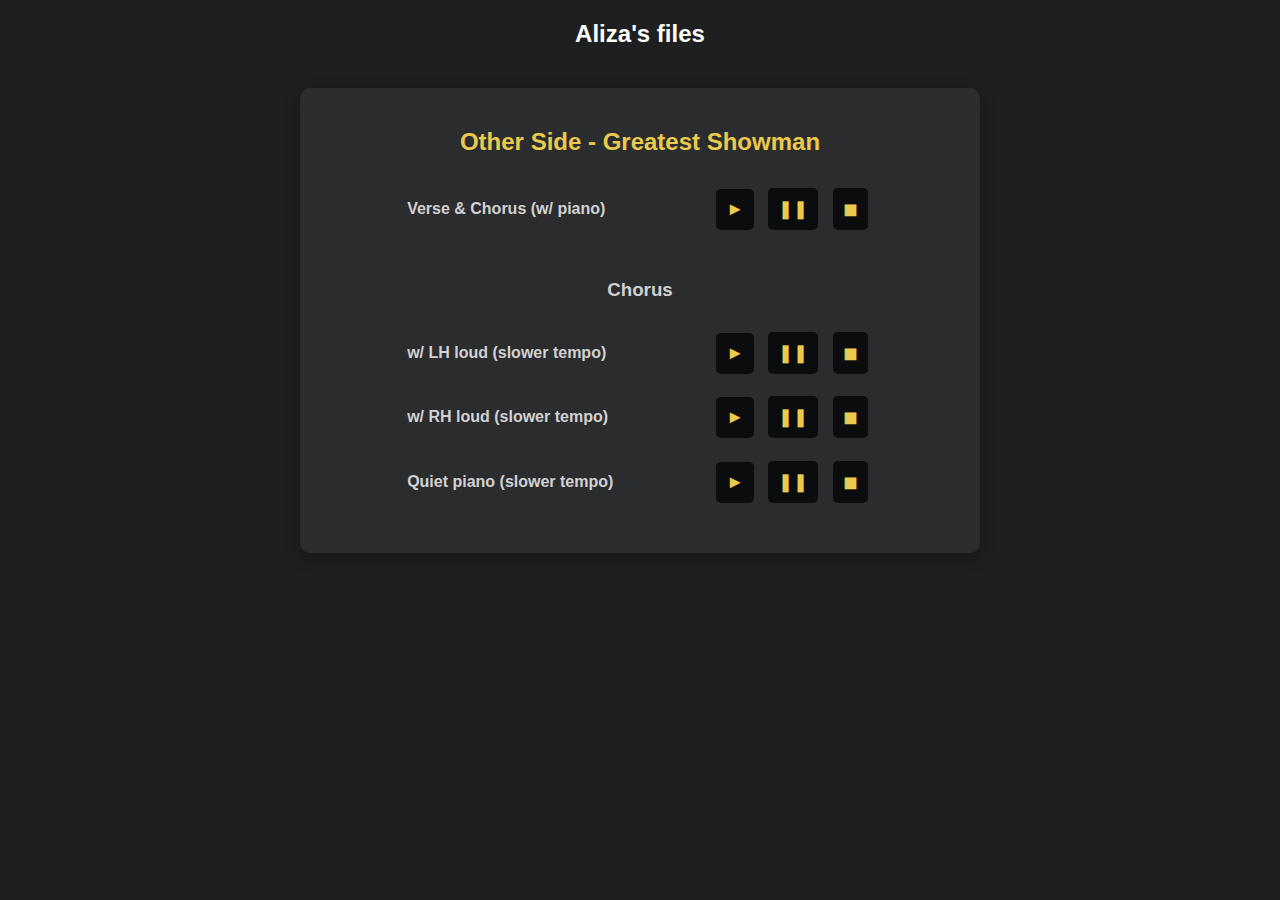
==== aliza.html @ b61e7d2d "favicon" ====
<!DOCTYPE html>
<html>

<head>
  <title>Aliza - Music Player</title>
  <script src="howler.js-master/dist/howler.js"></script>
  <script src="https://ajax.googleapis.com/ajax/libs/jquery/3.5.1/jquery.min.js"></script>
  <style>
    body {
      background-color: hsl(210, 6%, 12%);
      display: flex;
      flex-direction: column;
      align-items: center;
      justify-content: center;
      margin: 0;
      color: #8a8a8a;
      font-family: Arial, sans-serif;
    }

    .card {
      background-color: #2a2c2e;
      display: flex;
      flex-direction: column;
      align-items: center;
      border-radius: 10px;
      padding: 20px;
      margin: 20px;
      width: 50%;
      box-shadow: 0px 5px 15px rgba(0, 0, 0, 0.3);
    }

    h2,
    button {
      color: #eaca4c;
    }

    h1,
    h3,
    h4 {
      color: #d2d1d1;
    }

    button {
      background-color: #0a0c0d;
      border: none;
      padding: 10px;
      margin: 5px;
      font-size: 18px;
      text-align: center;
      border-radius: 5px;
      cursor: pointer;
      user-select: none;
    }

    button:hover {
      background-color: #eaca4c;
      color: #0a0c0d;
    }
  </style>
  <link rel="icon" href="/music-note.png" type="image/x-icon">
</head>

<body>
  <h2 style="color: white">Aliza's files</h2>
  <div id="musicContainer" class="card"></div>

  <script>
    $(document).ready(function() {
      var songs = [{
        title: "Other Side - Greatest Showman",
        sections: [{
            soundFiles: [{
              description: "Verse & Chorus (w/ piano)",
              src: "assets/Other Side full, with piano, normal tempo.mp3"
            }]
          },
          {
            description: "Chorus",
            soundFiles: [{
                description: "w/ LH loud (slower tempo)",
                src: "assets/Other Side chorus, LH only.mp3"
              },
              {
                description: "w/ RH loud (slower tempo)",
                src: "assets/Other Side chorus, RH only.mp3"
              },
              {
                description: "Quiet piano (slower tempo)",
                src: "assets/Other Side chorus, just drums, slower.mp3"
              }
            ]
          }
        ]
      }];

      songs.forEach(function(song, songIdx) {
        var songTitle = '<h2>' + song.title + '</h2>';
        $("#musicContainer").append(songTitle);

        song.sections.forEach(function(section, sectionIdx) {
          if (section.description) {
            var description = '<h3>' + section.description + '</h3>';
            $("#musicContainer").append(description);
          }

          var sectionHTML = "";
          section.soundFiles.forEach(function(soundFile, fileIdx) {
            sectionHTML += `
              <tr>
                <td style="width: 300px;"><h4>${soundFile.description}</h4></td>
                <td>
                  <section class="play-controls">
                    <button id="btn-play${songIdx}-${sectionIdx}-${fileIdx}">&#9658;</button>
                    <button id="btn-pause${songIdx}-${sectionIdx}-${fileIdx}">&#10074;&#10074;</button>
                    <button id="btn-stop${songIdx}-${sectionIdx}-${fileIdx}">&#9724;</button>
                  </section>
                </td>
              </tr>`;
          });

          $("#musicContainer").append("<table>" + sectionHTML + "</table><br/>");
        });

        song.sections.forEach(function(section, sectionIdx) {
          section.soundFiles.forEach(function(soundFile, fileIdx) {
            setupHowl(soundFile.src, `#btn-play${songIdx}-${sectionIdx}-${fileIdx}`, `#btn-pause${songIdx}-${sectionIdx}-${fileIdx}`, `#btn-stop${songIdx}-${sectionIdx}-${fileIdx}`);
          });
        });
      });

      var currentSound = null;

      function setupHowl(src, idPlay, idPause, idStop) {
        var sound = new Howl({
          src: [src],
          loop: true
        });

        $(idPlay).on("click", function() {
          if (currentSound?.playing()) {
            currentSound.stop();
          }
          sound.play();
          currentSound = sound;
        });

        $(idPause).on("click", function() {
          sound.pause();
        });

        $(idStop).on("click", function() {
          sound.stop();
          if (currentSound === sound) {
            currentSound = null;
          }
        });
      }
    });
  </script>
</body>

</html>
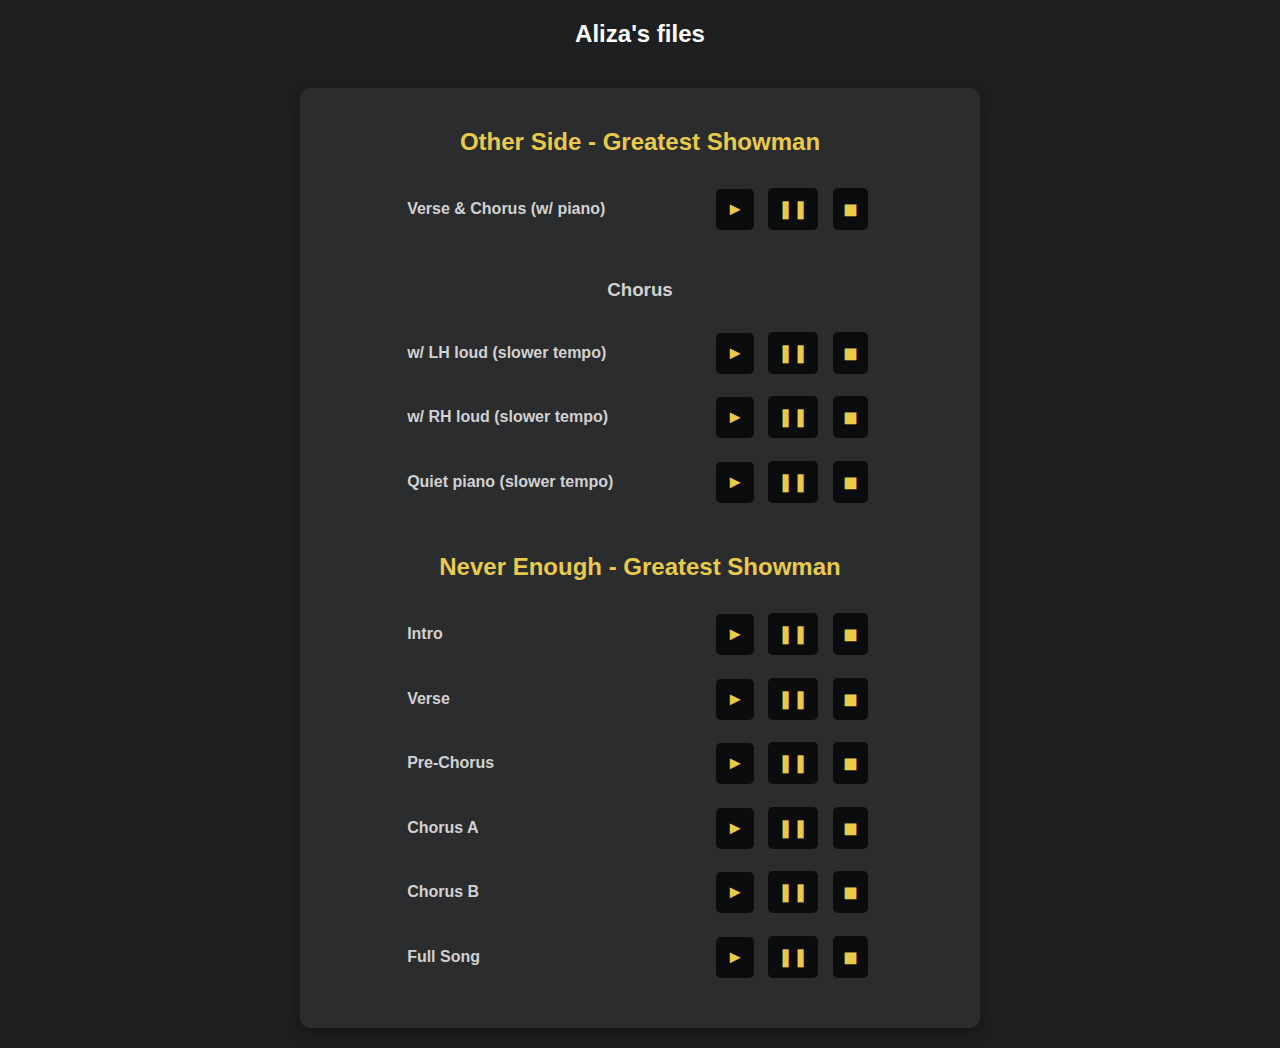
==== commit 0a4bbf56: "adding Never Enough, animation for active play controls" ====
--- a/aliza.html
+++ b/aliza.html
@@ -5,59 +5,8 @@
   <title>Aliza - Music Player</title>
   <script src="howler.js-master/dist/howler.js"></script>
   <script src="https://ajax.googleapis.com/ajax/libs/jquery/3.5.1/jquery.min.js"></script>
-  <style>
-    body {
-      background-color: hsl(210, 6%, 12%);
-      display: flex;
-      flex-direction: column;
-      align-items: center;
-      justify-content: center;
-      margin: 0;
-      color: #8a8a8a;
-      font-family: Arial, sans-serif;
-    }
-
-    .card {
-      background-color: #2a2c2e;
-      display: flex;
-      flex-direction: column;
-      align-items: center;
-      border-radius: 10px;
-      padding: 20px;
-      margin: 20px;
-      width: 50%;
-      box-shadow: 0px 5px 15px rgba(0, 0, 0, 0.3);
-    }
-
-    h2,
-    button {
-      color: #eaca4c;
-    }
-
-    h1,
-    h3,
-    h4 {
-      color: #d2d1d1;
-    }
-
-    button {
-      background-color: #0a0c0d;
-      border: none;
-      padding: 10px;
-      margin: 5px;
-      font-size: 18px;
-      text-align: center;
-      border-radius: 5px;
-      cursor: pointer;
-      user-select: none;
-    }
-
-    button:hover {
-      background-color: #eaca4c;
-      color: #0a0c0d;
-    }
-  </style>
-  <link rel="icon" href="/music-note.png" type="image/x-icon">
+  <link rel="stylesheet" type="text/css" href="style.css">
+  <link rel="icon" href="music-note.png">
 </head>
 
 <body>
@@ -67,31 +16,72 @@
   <script>
     $(document).ready(function() {
       var songs = [{
-        title: "Other Side - Greatest Showman",
-        sections: [{
+          title: "Other Side - Greatest Showman",
+          sections: [{
+              soundFiles: [{
+                description: "Verse & Chorus (w/ piano)",
+                src: "assets/Other Side full, with piano, normal tempo.mp3",
+                oneshot: true
+              }]
+            },
+            {
+              description: "Chorus",
+              soundFiles: [{
+                  description: "w/ LH loud (slower tempo)",
+                  src: "assets/Other Side chorus, LH only.mp3",
+                  oneshot: true
+                },
+                {
+                  description: "w/ RH loud (slower tempo)",
+                  src: "assets/Other Side chorus, RH only.mp3",
+                  oneshot: true
+                },
+                {
+                  description: "Quiet piano (slower tempo)",
+                  src: "assets/Other Side chorus, just drums, slower.mp3",
+                  oneshot: true
+                }
+              ]
+            }
+          ]
+        },
+        {
+          title: "Never Enough - Greatest Showman",
+          sections: [{
             soundFiles: [{
-              description: "Verse & Chorus (w/ piano)",
-              src: "assets/Other Side full, with piano, normal tempo.mp3"
-            }]
-          },
-          {
-            description: "Chorus",
-            soundFiles: [{
-                description: "w/ LH loud (slower tempo)",
-                src: "assets/Other Side chorus, LH only.mp3"
+                description: "Intro",
+                src: "assets/Never Enough intro.mp3",
+                oneshot: true
               },
               {
-                description: "w/ RH loud (slower tempo)",
-                src: "assets/Other Side chorus, RH only.mp3"
+                description: "Verse",
+                src: "assets/Never Enough verse.mp3",
+                oneshot: true
               },
               {
-                description: "Quiet piano (slower tempo)",
-                src: "assets/Other Side chorus, just drums, slower.mp3"
+                description: "Pre-Chorus",
+                src: "assets/Never Enough prechorus.mp3",
+                oneshot: true
+              },
+              {
+                description: "Chorus A",
+                src: "assets/Never Enough chorus A.mp3",
+                oneshot: true
+              },
+              {
+                description: "Chorus B",
+                src: "assets/Never Enough chorus B.mp3",
+                oneshot: true
+              },
+              {
+                description: "Full Song",
+                src: "assets/Never Enough full song.mp3",
+                oneshot: true
               }
             ]
-          }
-        ]
-      }];
+          }]
+        },
+      ]
 
       songs.forEach(function(song, songIdx) {
         var songTitle = '<h2>' + song.title + '</h2>';
@@ -123,38 +113,56 @@
 
         song.sections.forEach(function(section, sectionIdx) {
           section.soundFiles.forEach(function(soundFile, fileIdx) {
-            setupHowl(soundFile.src, `#btn-play${songIdx}-${sectionIdx}-${fileIdx}`, `#btn-pause${songIdx}-${sectionIdx}-${fileIdx}`, `#btn-stop${songIdx}-${sectionIdx}-${fileIdx}`);
+            setupHowl(soundFile.src, `#btn-play${songIdx}-${sectionIdx}-${fileIdx}`, `#btn-pause${songIdx}-${sectionIdx}-${fileIdx}`, `#btn-stop${songIdx}-${sectionIdx}-${fileIdx}`, soundFile.oneshot);
           });
         });
       });
 
       var currentSound = null;
 
-      function setupHowl(src, idPlay, idPause, idStop) {
+      function setupHowl(src, idPlay, idPause, idStop, oneshot = false) {
         var sound = new Howl({
           src: [src],
-          loop: true
+          loop: !oneshot
         });
 
         $(idPlay).on("click", function() {
           if (currentSound?.playing()) {
             currentSound.stop();
+            $(currentSound.controls).removeClass("playing");
           }
           sound.play();
           currentSound = sound;
+          currentSound.controls = $(this).closest(".play-controls");
+          $(currentSound.controls).addClass("playing");
         });
 
         $(idPause).on("click", function() {
-          sound.pause();
+          if (currentSound === sound) {
+            if (sound.playing()) {
+              sound.pause();
+            } else {
+              sound.play();
+            }
+          }
         });
 
         $(idStop).on("click", function() {
           sound.stop();
+          $(sound.controls).removeClass("playing");
+          if (currentSound === sound) {
+            currentSound = null;
+          }
+        });
+
+        sound.on('end', function() {
+          $(sound.controls).removeClass("playing");
           if (currentSound === sound) {
             currentSound = null;
           }
         });
       }
+
     });
   </script>
 </body>
--- a/style.css
+++ b/style.css
@@ -0,0 +1,65 @@
+body {
+  background-color: hsl(210, 6%, 12%);
+  display: flex;
+  flex-direction: column;
+  align-items: center;
+  justify-content: center;
+  margin: 0;
+  color: #8a8a8a;
+  font-family: Arial, sans-serif;
+}
+
+.card {
+  background-color: #2a2c2e;
+  display: flex;
+  flex-direction: column;
+  align-items: center;
+  border-radius: 10px;
+  padding: 20px;
+  margin: 20px;
+  min-width: 50%;
+  box-shadow: 0px 5px 15px rgba(0, 0, 0, 0.3);
+}
+
+h2,
+button {
+  color: #eaca4c;
+}
+
+h1,
+h3,
+h4 {
+  color: #d2d1d1;
+  /* display: inline; */
+}
+
+button {
+  background-color: #0a0c0d;
+  border: none;
+  padding: 10px;
+  margin: 5px;
+  font-size: 18px;
+  text-align: center;
+  border-radius: 5px;
+  cursor: pointer;
+  user-select: none;
+}
+
+button:hover {
+  background-color: #eaca4c;
+  color: #0a0c0d;
+}
+
+@keyframes playing-animation {
+  0%,
+  100% {
+    background-color: #0a0c0d;
+  }
+  50% {
+    background-color: #5b5a3a;
+  }
+}
+
+.playing button {
+  animation: playing-animation 2s infinite ease-out;
+}
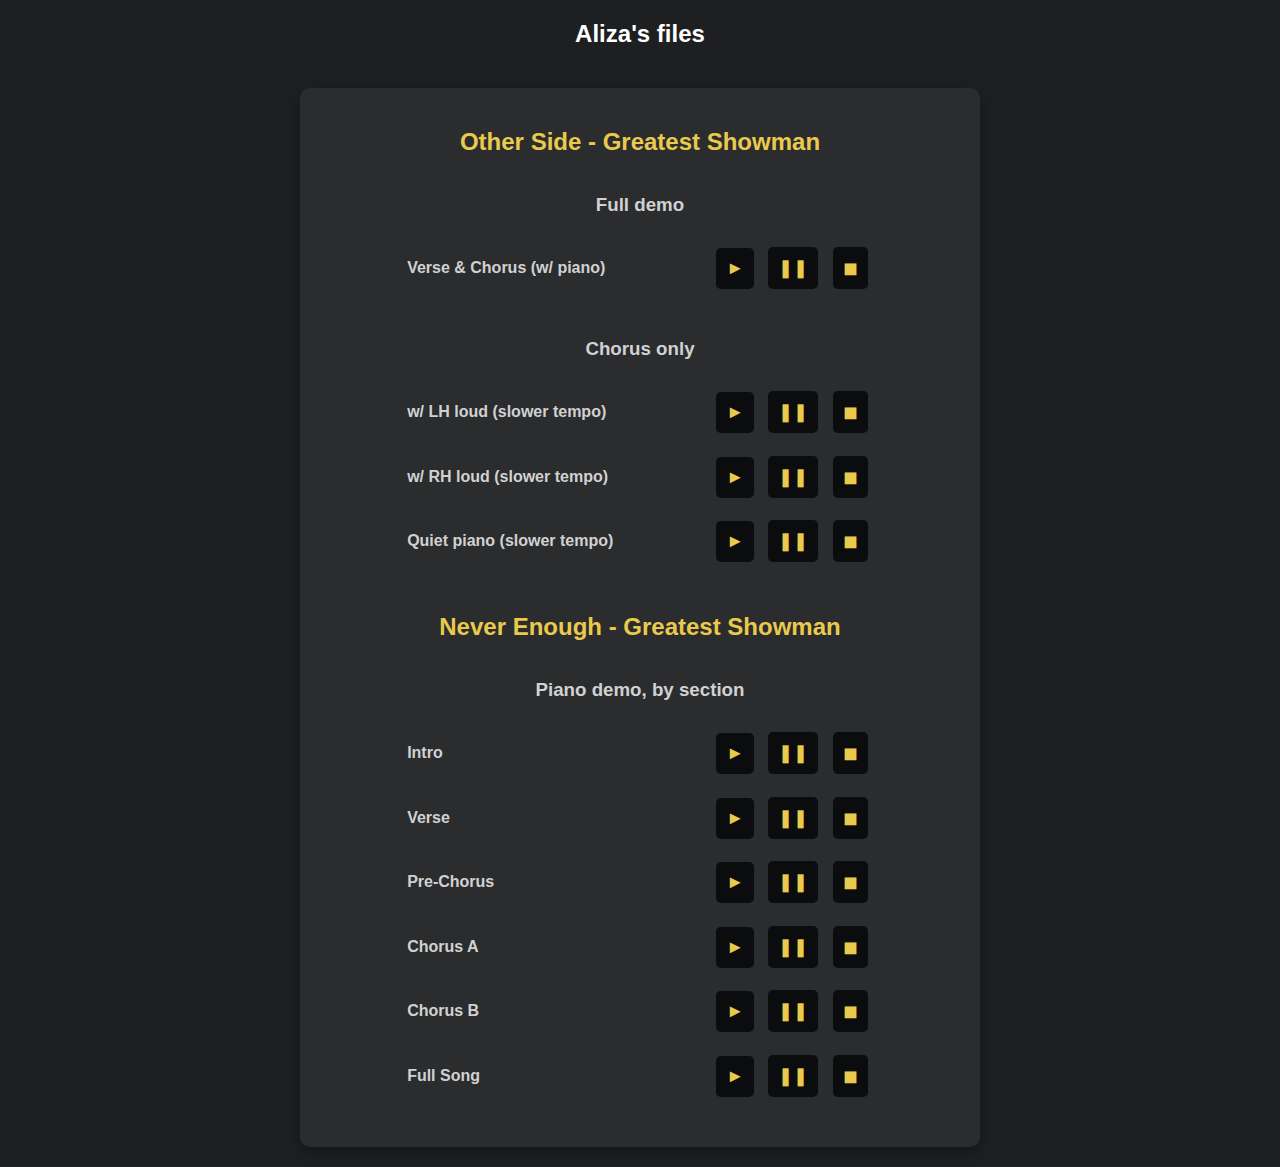
==== commit 515bef14: "adding more descriptions" ====
--- a/aliza.html
+++ b/aliza.html
@@ -18,6 +18,7 @@
       var songs = [{
           title: "Other Side - Greatest Showman",
           sections: [{
+              description: "Full demo",
               soundFiles: [{
                 description: "Verse & Chorus (w/ piano)",
                 src: "assets/Other Side full, with piano, normal tempo.mp3",
@@ -25,7 +26,7 @@
               }]
             },
             {
-              description: "Chorus",
+              description: "Chorus only",
               soundFiles: [{
                   description: "w/ LH loud (slower tempo)",
                   src: "assets/Other Side chorus, LH only.mp3",
@@ -48,6 +49,7 @@
         {
           title: "Never Enough - Greatest Showman",
           sections: [{
+            description: "Piano demo, by section",
             soundFiles: [{
                 description: "Intro",
                 src: "assets/Never Enough intro.mp3",
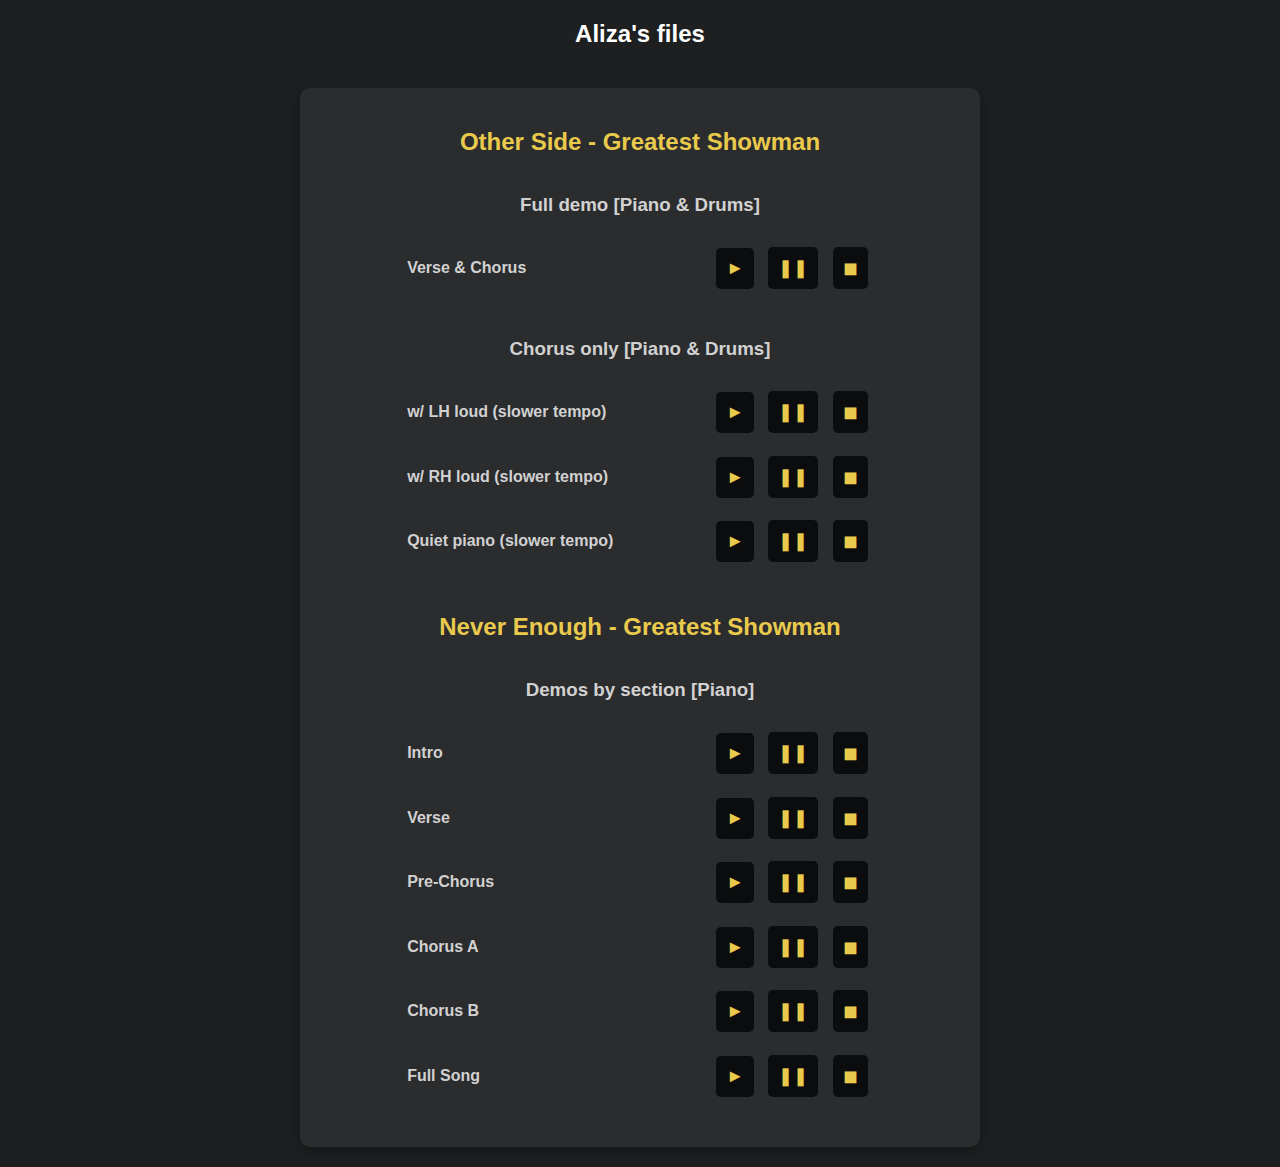
==== commit b3943cc6: "adding more descriptions" ====
--- a/aliza.html
+++ b/aliza.html
@@ -18,15 +18,15 @@
       var songs = [{
           title: "Other Side - Greatest Showman",
           sections: [{
-              description: "Full demo",
+              description: "Full demo [Piano & Drums]",
               soundFiles: [{
-                description: "Verse & Chorus (w/ piano)",
+                description: "Verse & Chorus",
                 src: "assets/Other Side full, with piano, normal tempo.mp3",
                 oneshot: true
               }]
             },
             {
-              description: "Chorus only",
+              description: "Chorus only [Piano & Drums]",
               soundFiles: [{
                   description: "w/ LH loud (slower tempo)",
                   src: "assets/Other Side chorus, LH only.mp3",
@@ -49,7 +49,7 @@
         {
           title: "Never Enough - Greatest Showman",
           sections: [{
-            description: "Piano demo, by section",
+            description: "Demos by section [Piano]",
             soundFiles: [{
                 description: "Intro",
                 src: "assets/Never Enough intro.mp3",
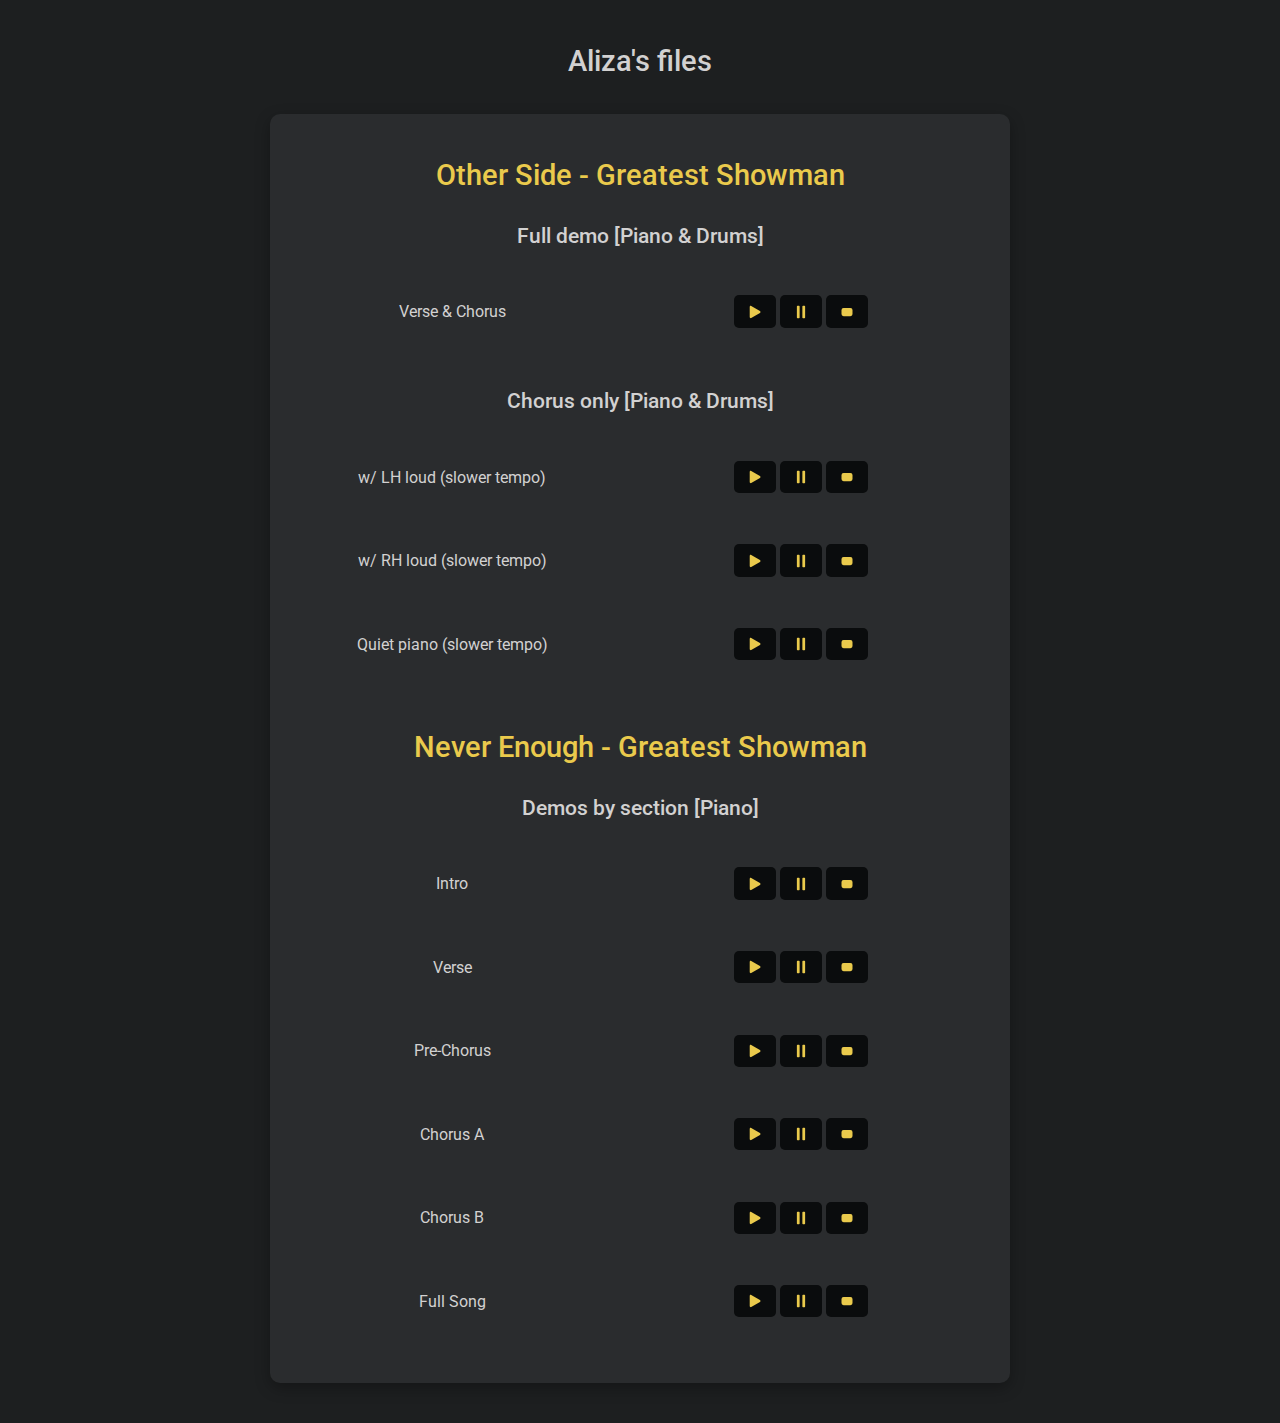
==== commit a0fe2a00: "improved styling" ====
--- a/aliza.html
+++ b/aliza.html
@@ -5,16 +5,32 @@
   <title>Aliza - Music Player</title>
   <script src="howler.js-master/dist/howler.js"></script>
   <script src="https://ajax.googleapis.com/ajax/libs/jquery/3.5.1/jquery.min.js"></script>
+  <link href="https://fonts.googleapis.com/css2?family=Roboto:wght@400;500;700&display=swap" rel="stylesheet">
   <link rel="stylesheet" type="text/css" href="style.css">
   <link rel="icon" href="music-note.png">
+
+  <style>
+    body {
+      font-family: 'Roboto', sans-serif;
+    }
+  </style>
 </head>
 
 <body>
-  <h2 style="color: white">Aliza's files</h2>
+  <h2 style="color: #d2d1d1;">Aliza's files</h2>
   <div id="musicContainer" class="card"></div>
 
   <script>
     $(document).ready(function() {
+      var icons = {
+        play: '<svg class="play-icon" xmlns="http://www.w3.org/2000/svg" fill="currentColor" class="bi bi-play-fill" viewBox="0 0 16 16"><path d="M11.596 8.697l-6.363 3.692c-.48.277-1.074-.068-1.074-.696V4.307c0-.628.594-.973 1.074-.696l6.363 3.692a.802.802 0 0 1 0 1.394z"/></svg>',
+        pause: '<svg class="pause-icon" xmlns="http://www.w3.org/2000/svg" fill="currentColor" class="bi bi-pause-fill" viewBox="0 0 16 16"><path d="M5.5 3.5A.5.5 0 0 0 5 4v8a.5.5 0 0 0 .5.5h1A.5.5 0 0 0 7 12V4a.5.5 0 0 0-.5-.5h-1zm4 0A.5.5 0 0 0 9 4v8a.5.5 0 0 0 .5.5h1a.5.5 0 0 0 .5-.5V4a.5.5 0 0 0-.5-.5h-1z"/></svg>',
+        stop: '<svg class="stop-icon" xmlns="http://www.w3.org/2000/svg" fill="currentColor" class="bi bi-stop-fill" viewBox="0 0 16 16"><path d="M5.5 5A1.5 1.5 0 0 0 4 6.5v3A1.5 1.5 0 0 0 5.5 11h5a1.5 1.5 0 0 0 1.5-1.5v-3A1.5 1.5 0 0 0 10.5 5h-5z"/></svg>',
+        restart: '<svg xmlns="http://www.w3.org/2000/svg" fill="currentColor" class="bi bi-skip-backward-fill playing" viewBox="0 0 16 16"><path d="M8.21 9.468V11.5a.5.5 0 0 1-.79.407L3.5 9.486v2.014A.5.5 0 0 1 3 12h-2a.5.5 0 0 1-.5-.5V4a.5.5 0 0 1 .5-.5h2a.5.5 0 0 1 .5.5v2.014L7.42 4.093A.5.5 0 0 1 8.21 4.5v2.032L12.21 4.093A.5.5 0 0 1 13 4.5v7.001a.5.5 0 0 1-.79.407L8.21 9.468z"/></svg>'
+      };
+
+      var $playButton = $(`<button>${icons.play}</button>`);
+
       var songs = [{
           title: "Other Side - Greatest Showman",
           sections: [{
@@ -83,7 +99,7 @@
             ]
           }]
         },
-      ]
+      ];
 
       songs.forEach(function(song, songIdx) {
         var songTitle = '<h2>' + song.title + '</h2>';
@@ -102,9 +118,9 @@
                 <td style="width: 300px;"><h4>${soundFile.description}</h4></td>
                 <td>
                   <section class="play-controls">
-                    <button id="btn-play${songIdx}-${sectionIdx}-${fileIdx}">&#9658;</button>
-                    <button id="btn-pause${songIdx}-${sectionIdx}-${fileIdx}">&#10074;&#10074;</button>
-                    <button id="btn-stop${songIdx}-${sectionIdx}-${fileIdx}">&#9724;</button>
+                    <button class="btn-play" id="btn-play${songIdx}-${sectionIdx}-${fileIdx}" title="Play">${icons.play}</button>
+                    <button id="btn-pause${songIdx}-${sectionIdx}-${fileIdx}" title="Pause">${icons.pause}</button>
+                    <button id="btn-stop${songIdx}-${sectionIdx}-${fileIdx}" title="Stop">${icons.stop}</button>
                   </section>
                 </td>
               </tr>`;
@@ -122,47 +138,80 @@
 
       var currentSound = null;
 
+      function resetAllPlayButtons() {
+        $(".btn-play").html(icons.play);
+      }
+
+      function resetAllPauseIcons() {
+        $(".pause-icon").removeClass("playing");
+      }
+
       function setupHowl(src, idPlay, idPause, idStop, oneshot = false) {
         var sound = new Howl({
           src: [src],
           loop: !oneshot
         });
 
+        var $playIcon = $($(idPlay).find("svg")[0]);
+        var $pauseIcon = $($(idPause).find("svg")[0]);
+        var $stopIcon = $($(idStop).find("svg")[0]);
+
+        var $playButton = $(idPlay);
+
         $(idPlay).on("click", function() {
           if (currentSound?.playing()) {
             currentSound.stop();
-            $(currentSound.controls).removeClass("playing");
+            $playIcon.removeClass("playing");
+          } else {
+            $pauseIcon.removeClass("playing");
           }
           sound.play();
           currentSound = sound;
-          currentSound.controls = $(this).closest(".play-controls");
-          $(currentSound.controls).addClass("playing");
+
+          resetAllPlayButtons();
+          resetAllPauseIcons();
+
+          $playButton.html(icons.restart);
+          $playIcon.addClass("playing");
         });
 
         $(idPause).on("click", function() {
           if (currentSound === sound) {
             if (sound.playing()) {
               sound.pause();
+              $playIcon.removeClass("playing");
+              $pauseIcon.addClass("playing");
+              $playButton.html(icons.play);
             } else {
+              console.log("sound is paused");
               sound.play();
+              $pauseIcon.removeClass("playing");
+              $playIcon.addClass("playing");
+              $playButton.html(icons.restart);
             }
           }
         });
 
         $(idStop).on("click", function() {
-          sound.stop();
-          $(sound.controls).removeClass("playing");
           if (currentSound === sound) {
+            sound.stop();
+            $playIcon.removeClass("playing");
+            $pauseIcon.removeClass("playing");
+            $playButton.html(icons.play);
             currentSound = null;
           }
         });
 
-        sound.on('end', function() {
-          $(sound.controls).removeClass("playing");
-          if (currentSound === sound) {
-            currentSound = null;
-          }
-        });
+        if (oneshot) {
+          sound.on('end', function() {
+            $playIcon.removeClass("playing");
+            $playButton.html(icons.play);
+            if (currentSound === sound) {
+              currentSound = null;
+            }
+          });
+        }
+
       }
 
     });
--- a/style.css
+++ b/style.css
@@ -5,8 +5,8 @@
   align-items: center;
   justify-content: center;
   margin: 0;
-  color: #8a8a8a;
-  font-family: Arial, sans-serif;
+  color: #f0f0f0;
+  padding: 20px;
 }
 
 .card {
@@ -17,11 +17,18 @@
   border-radius: 10px;
   padding: 20px;
   margin: 20px;
-  min-width: 50%;
+  min-width: content;
+  width: 700px;
   box-shadow: 0px 5px 15px rgba(0, 0, 0, 0.3);
 }
 
-h2,
+h2 {
+  color: #eaca4c;
+  font-weight: 500;
+  font-size: 1.8rem;
+  margin-bottom: 1rem;
+}
+
 button {
   color: #eaca4c;
 }
@@ -33,33 +40,64 @@
   /* display: inline; */
 }
 
-button {
+h3 {
+  font-weight: 500;
+  font-size: 1.3rem;
+  margin: 1rem 0;
+  /* border-bottom: 1px solid #f0f0f0; */
+  padding-bottom: 5px;
+}
+
+h4 {
+  font-weight: 400;
+  font-size: 1rem;
+}
+
+table {
+  width: 100%;
+}
+
+td {
+  padding: 10px;
+  align-items: center;
+  text-align: center;
+}
+
+.play-controls button {
   background-color: #0a0c0d;
   border: none;
-  padding: 10px;
-  margin: 5px;
+  border-radius: 5px;
+  outline: none;
+  cursor: pointer;
+  padding: 5px 10px;
   font-size: 18px;
-  text-align: center;
-  border-radius: 5px;
-  cursor: pointer;
+  transition: color 0.3s;
+  transition: background-color 0.2s;
+  color: #eaca4c;
   user-select: none;
 }
 
-button:hover {
-  background-color: #eaca4c;
-  color: #0a0c0d;
+.play-controls button:hover {
+  background-color: #29210e;
+}
+
+.play-controls button svg {
+  width: 22px;
+  height: 22px;
+  vertical-align: middle;
 }
 
 @keyframes playing-animation {
   0%,
   100% {
-    background-color: #0a0c0d;
+    opacity: 1;
   }
+
   50% {
-    background-color: #5b5a3a;
+    opacity: 0.2;
   }
 }
 
-.playing button {
-  animation: playing-animation 2s infinite ease-out;
+.playing {
+  animation: playing-animation 1.7s infinite ease-out;
 }
